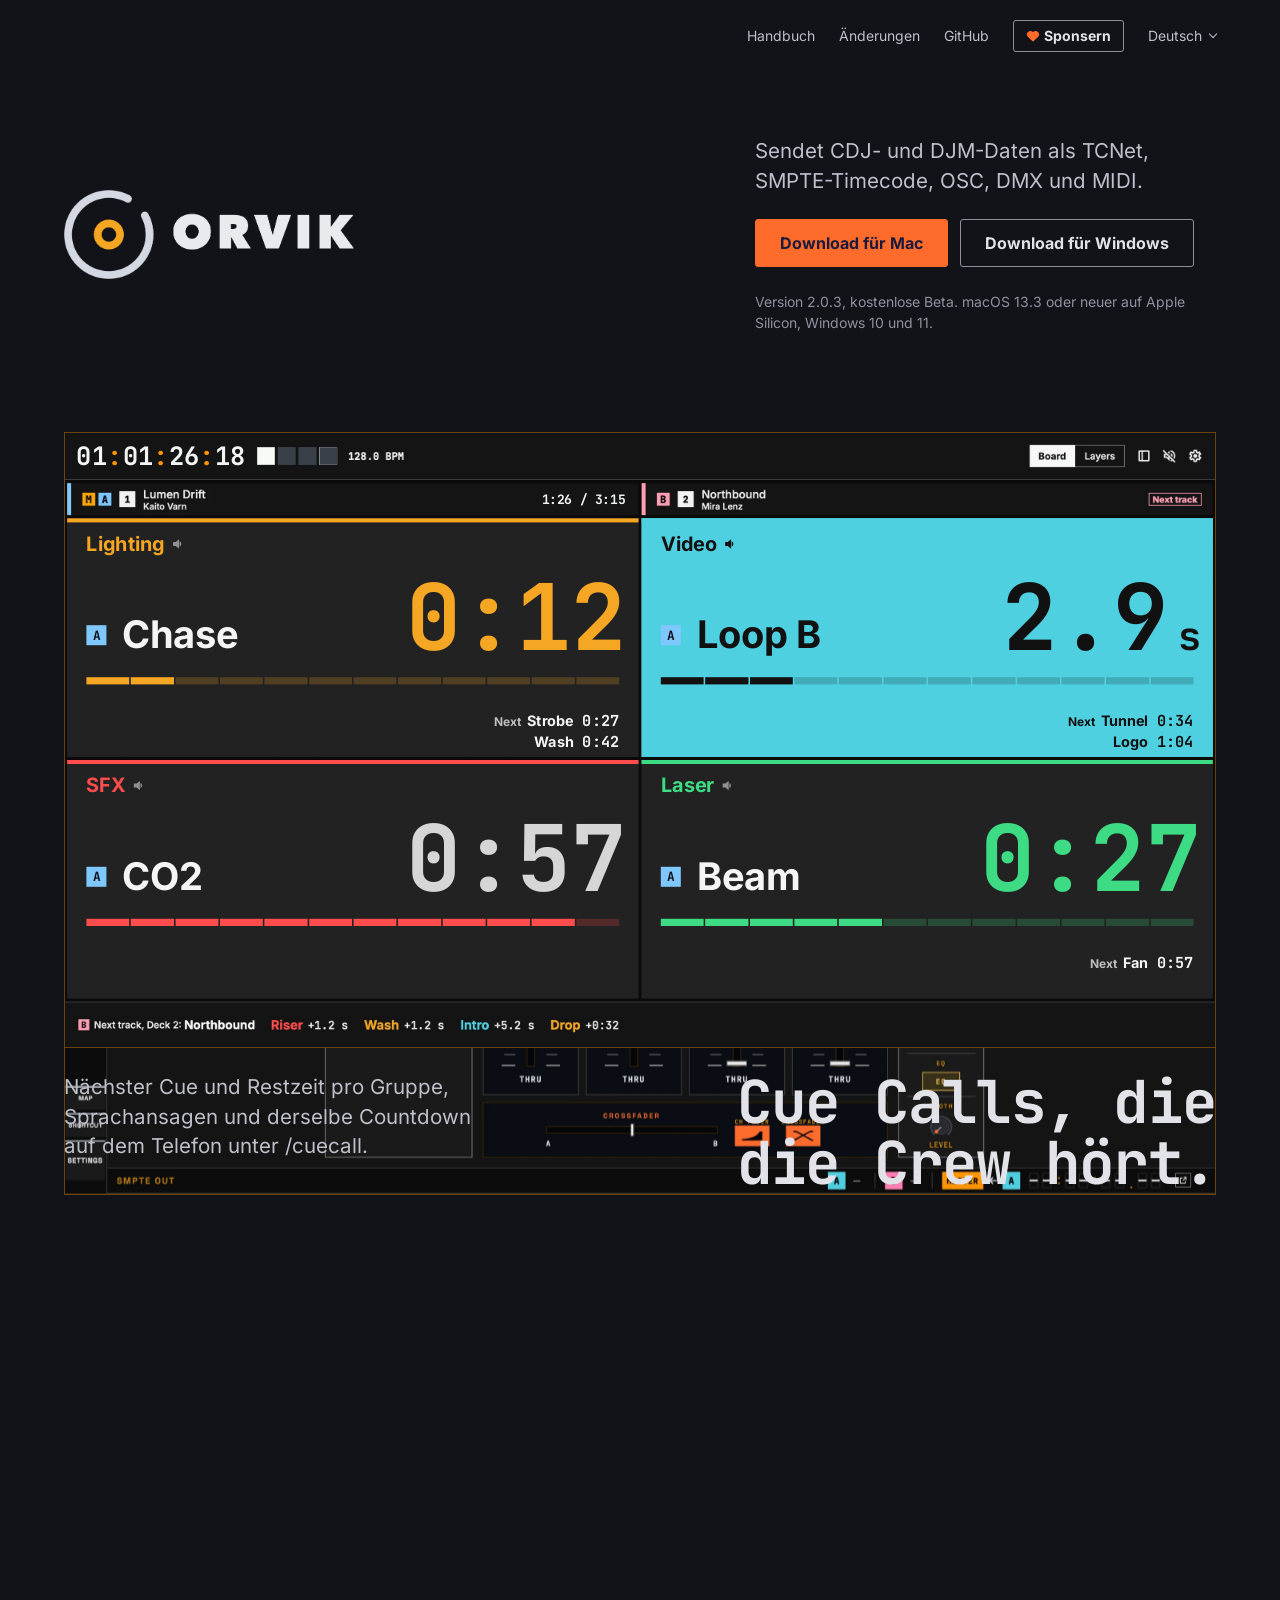
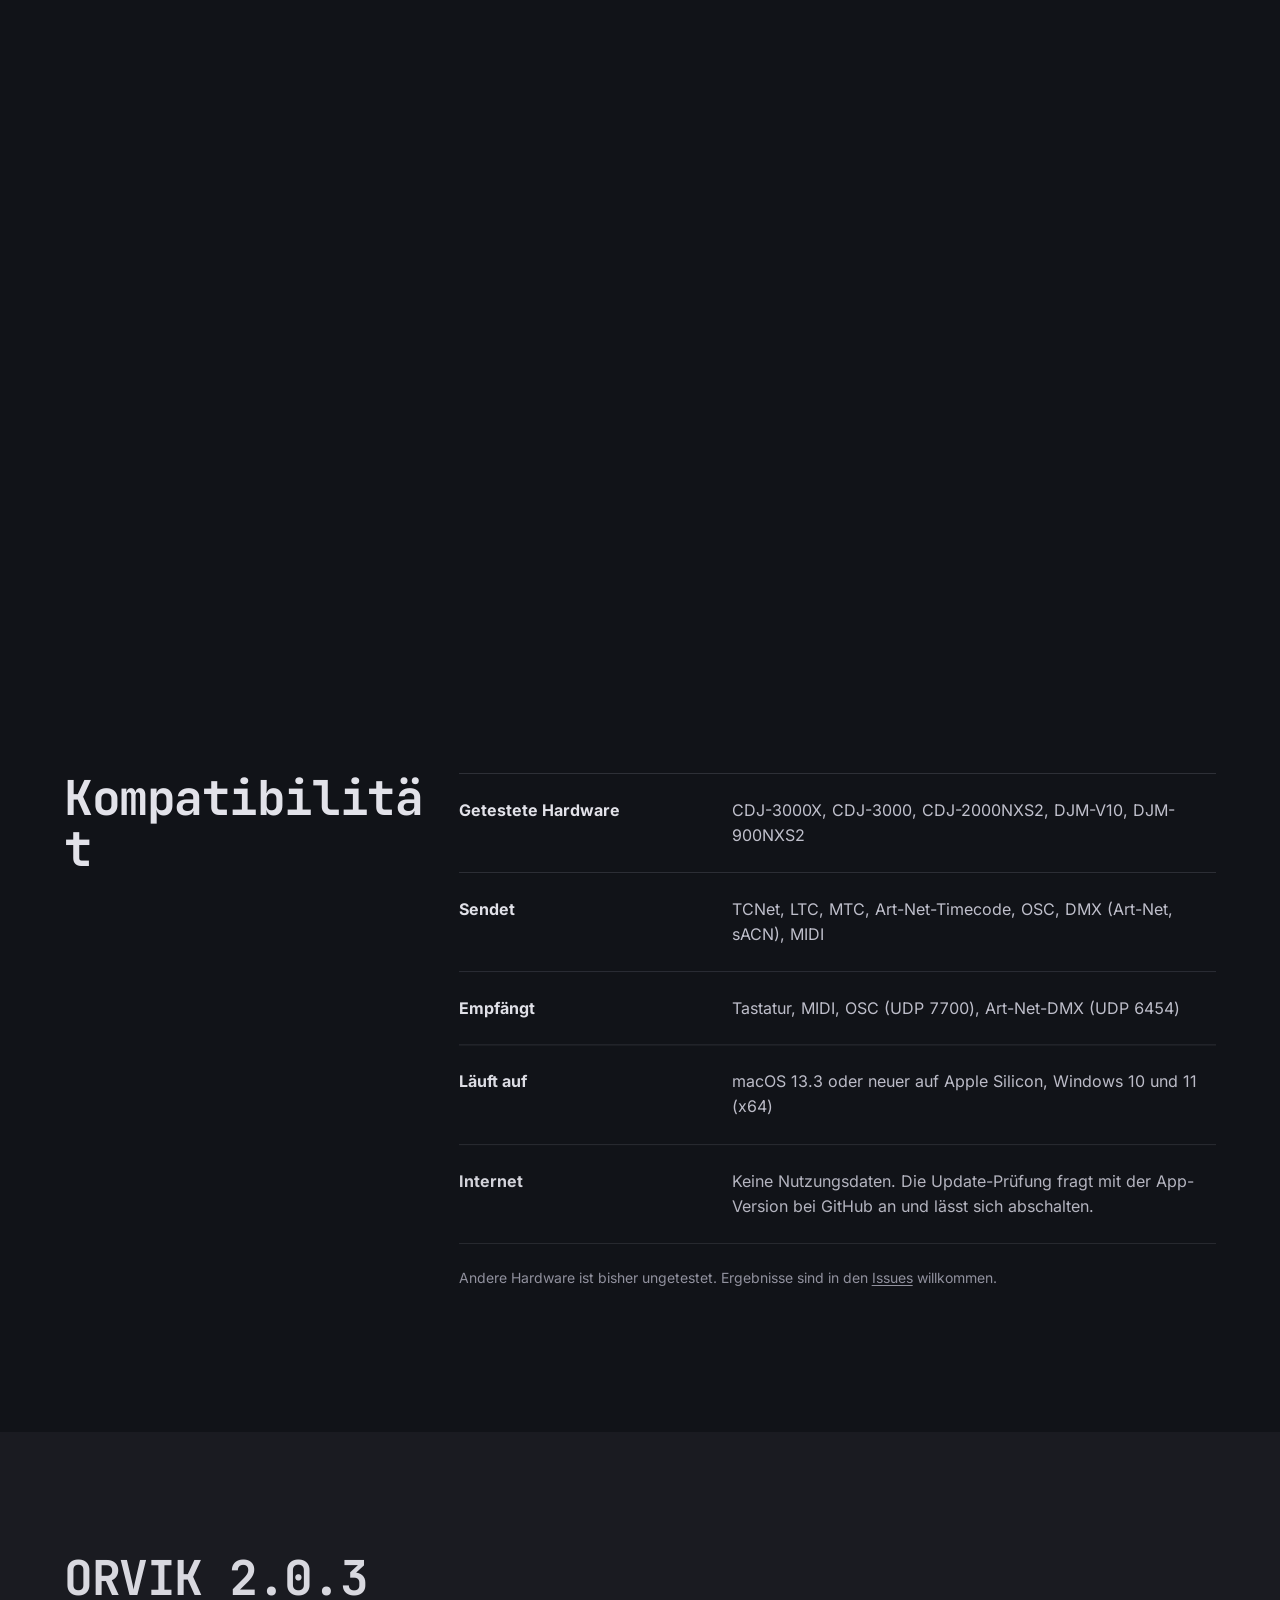
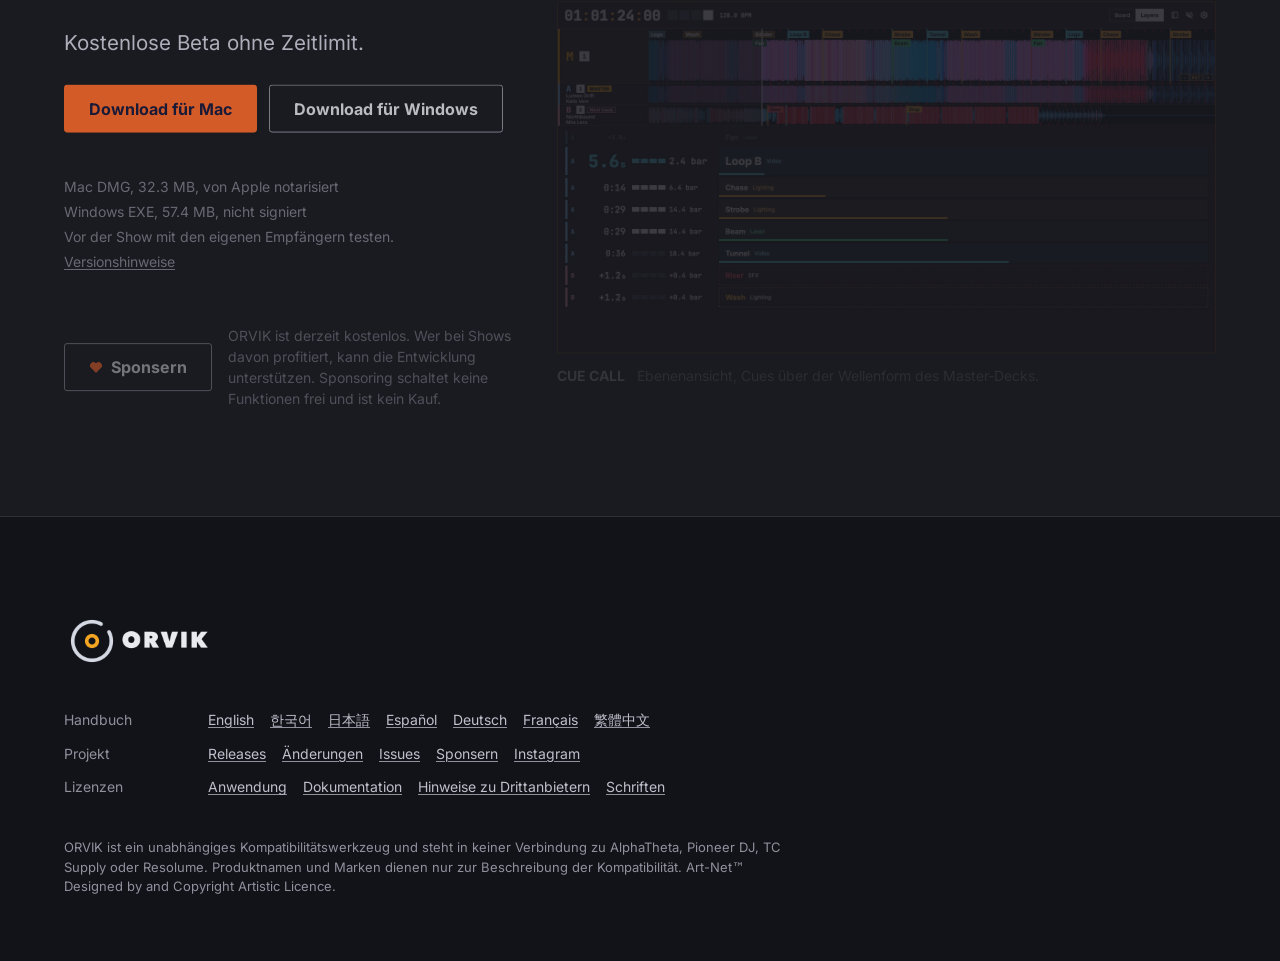
==== docs/de/index.html @ bfad23cb "feat(site): seven languages with automatic choice, sponsor button, free for now, download facts one " ====
<!doctype html>
<html lang="de">
<head>
<meta charset="utf-8">
<meta name="viewport" content="width=device-width, initial-scale=1, viewport-fit=cover">
<title>ORVIK</title>
<meta name="description" content="ORVIK liest CDJs und DJMs über PRO DJ LINK und sendet TCNet, SMPTE-Timecode, OSC, DMX und MIDI. Kostenlose Beta für macOS und Windows.">
<meta name="theme-color" content="#111318">
<meta property="og:title" content="ORVIK">
<meta property="og:description" content="Sendet CDJ- und DJM-Daten als TCNet, SMPTE-Timecode, OSC, DMX und MIDI.">
<meta property="og:image" content="https://zesminseok.github.io/ORVIK/site/img/social.png">
<meta property="og:type" content="website">
<link rel="icon" href="../site/img/icon.png">
<link rel="alternate" hreflang="en" href="../">
<link rel="alternate" hreflang="ko" href="../ko/">
<link rel="alternate" hreflang="ja" href="../ja/">
<link rel="alternate" hreflang="es" href="../es/">
<link rel="alternate" hreflang="de" href="../de/">
<link rel="alternate" hreflang="fr" href="../fr/">
<link rel="alternate" hreflang="zh-TW" href="../zh-tw/">
<link rel="alternate" hreflang="x-default" href="../">
<script src="../site/lang.js"></script>
<link rel="preload" href="../site/fonts/jetbrains-mono-700-latin.woff2" as="font" type="font/woff2" crossorigin>
<link rel="stylesheet" href="../site/site.css">
<script>document.documentElement.classList.add('js')</script>
</head>
<body>
<header class="nav">
  <div class="container nav-row">
    <nav aria-label="Website">
      <ul class="nav-links">
        <li><a href="../manual/de/">Handbuch</a></li>
        <li class="nav-wide"><a href="https://github.com/Zesminseok/ORVIK/blob/main/CHANGELOG.md">Änderungen</a></li>
        <li><a href="https://github.com/Zesminseok/ORVIK">GitHub</a></li>
        <li><a class="nav-sponsor" href="https://github.com/sponsors/zesminseok"><svg class="heart" viewBox="0 0 16 16" width="14" height="14" aria-hidden="true"><path d="M8 13.6 2.6 8.3a3.2 3.2 0 0 1 4.5-4.5L8 4.7l.9-.9a3.2 3.2 0 0 1 4.5 4.5z" fill="currentColor" stroke="currentColor" stroke-width="1.5" stroke-linejoin="round"/></svg><span>Sponsern</span></a></li>
        <li><details class="langs"><summary>Deutsch</summary><ul><li><a href="../" hreflang="en" lang="en">English</a></li><li><a href="../ko/" hreflang="ko" lang="ko">한국어</a></li><li><a href="../ja/" hreflang="ja" lang="ja">日本語</a></li><li><a href="../es/" hreflang="es" lang="es">Español</a></li><li><a href="../de/" hreflang="de" lang="de" aria-current="page">Deutsch</a></li><li><a href="../fr/" hreflang="fr" lang="fr">Français</a></li><li><a href="../zh-tw/" hreflang="zh-TW" lang="zh-TW">繁體中文</a></li></ul></details></li>
      </ul>
    </nav>
  </div>
</header>
<div class="bar" data-bar hidden>
  <div class="container bar-row">
    <a class="bar-mark" href="#"><img src="../site/img/wordmark-hero.png" alt="ORVIK" width="783" height="242"></a>
    <nav class="bar-rail" aria-label="Kapitel">
      <a href="#ch-decks" data-ch="0">Decks</a>
      <a href="#ch-smpte" data-ch="1">SMPTE-Ausgabe</a>
      <a href="#ch-output" data-ch="2">Ausgabe</a>
      <a href="#ch-setlist" data-ch="3">Set List</a>
      <a href="#ch-mixer" data-ch="4">Mixer</a>
      <a href="#ch-cuecall" data-ch="5">Cue Call</a>
    </nav>
    <div class="bar-get">
      <a class="btn btn-primary" data-asset="mac" href="https://github.com/Zesminseok/ORVIK/releases/download/v2.0.3/ORVIK-2.0.3-mac-arm64.dmg"><span class="bar-long">Download für&nbsp;</span>Mac</a>
      <a class="btn btn-secondary" data-asset="win" href="https://github.com/Zesminseok/ORVIK/releases/download/v2.0.3/ORVIK-2.0.3-win-x64.exe"><span class="bar-long">Download für&nbsp;</span>Windows</a>
    </div>
  </div>
  <div class="bar-line" aria-hidden="true"><span></span></div>
</div>

<main>
  <section class="hero">
    <div class="container banner-grid">
      <h1 class="name"><img src="../site/img/wordmark-hero.png" alt="ORVIK" width="783" height="242"></h1>
      <div class="banner-aside">
        <p class="lead">Sendet CDJ- und DJM-Daten als TCNet, SMPTE-Timecode, OSC, DMX und MIDI.</p>
        <div class="actions">
          <a class="btn btn-primary" data-asset="mac" href="https://github.com/Zesminseok/ORVIK/releases/download/v2.0.3/ORVIK-2.0.3-mac-arm64.dmg">Download für Mac</a>
          <a class="btn btn-secondary" data-asset="win" href="https://github.com/Zesminseok/ORVIK/releases/download/v2.0.3/ORVIK-2.0.3-win-x64.exe">Download für Windows</a>
        </div>
        <p class="meta">Version <span data-version>2.0.3</span>, kostenlose Beta. macOS 13.3 oder neuer auf Apple Silicon, Windows 10 und 11.</p>
      </div>
    </div>
  </section>

  <section class="story" data-story aria-label="ORVIK im Einsatz">
    <div class="container story-inner">
      <article class="chapter" id="ch-decks" data-layout="top" aria-labelledby="ch-decks-title">
        <div class="ch-copy">
          <h2 id="ch-decks-title" class="ch-title">Jedes Deck im Netzwerk.</h2>
          <p class="lead ch-text">Position, BPM, Wellenformen und Cues jedes Players, so wie die Player sie senden.</p>
        </div>
        <figure class="plate ch-plate" data-kind="product" data-live="decks">
          <div class="live-host"><div class="live-zoom"><img src="../site/img/decks.webp" alt="ORVIK-Seite DECKS mit vier Playern: Wellenformen, Timecode, BPM und SMPTE-Layer-Tasten" width="2880" height="1540" fetchpriority="high"></div></div>
          <figcaption><b>Decks</b></figcaption>
        </figure>
      </article>
      <article class="chapter" id="ch-smpte" data-layout="bottom-flip" aria-labelledby="ch-smpte-title">
        <div class="ch-copy">
          <h2 id="ch-smpte-title" class="ch-title">Ausgabe als Timecode.</h2>
          <p class="lead ch-text">LTC, MTC und <span class="nw">Art-Net</span>-Timecode für die Layer A, B und MASTER.</p>
        </div>
        <figure class="plate ch-plate" data-kind="product" data-live="smpte">
          <div class="live-host"><div class="live-zoom"><img src="../site/img/smpte.webp" alt="Seite SMPTE OUT: LTC-, MTC- und Art-Net-Timecode-Einstellungen für die Layer A, B und MASTER" width="2880" height="1540" loading="lazy"></div></div>
          <figcaption><b>SMPTE-Ausgabe</b></figcaption>
        </figure>
      </article>
      <article class="chapter" id="ch-output" data-layout="top-flip" aria-labelledby="ch-output-title">
        <div class="ch-copy">
          <h2 id="ch-output-title" class="ch-title">An jeden Empfänger.</h2>
          <p class="lead ch-text">Ein Node-Editor, der Deck- und Mixer-Werte in OSC, DMX über <span class="nw">Art-Net</span> oder sACN und MIDI umsetzt.</p>
        </div>
        <figure class="plate ch-plate" data-kind="product">
          <div class="live-host"><div class="live-zoom"><img src="../site/img/output.webp" alt="Seite OUTPUT: ein Node-Editor, der Deck-Werte mit OSC-, DMX- und MIDI-Zielen verbindet" width="2880" height="1540" loading="lazy"></div></div>
          <figcaption><b>Ausgabe</b></figcaption>
        </figure>
      </article>
      <article class="chapter" id="ch-setlist" data-layout="bottom" aria-labelledby="ch-setlist-title">
        <div class="ch-copy">
          <h2 id="ch-setlist-title" class="ch-title">Ein Cue für jeden Moment.</h2>
          <p class="lead ch-text">Ein Timecode-Offset pro Track und Cues, die OSC, DMX und MIDI auf den Beat senden.</p>
        </div>
        <figure class="plate ch-plate" data-kind="product">
          <div class="live-host"><div class="live-zoom"><img src="../site/img/setlist.webp" alt="Seite SET LIST: vier Tracks mit Timecode-Offsets und der Cue-Editor über einer Wellenform" width="2880" height="1540" loading="lazy"></div></div>
          <figcaption><b>Set List</b></figcaption>
        </figure>
      </article>
      <article class="chapter" id="ch-mixer" data-layout="top" aria-labelledby="ch-mixer-title">
        <div class="ch-copy">
          <h2 id="ch-mixer-title" class="ch-title">Der Mixer in Echtzeit.</h2>
          <p class="lead ch-text">Fader, EQ, FX und Pegelanzeigen, wie der DJM sie meldet, hier ein DJM-900NXS2.</p>
        </div>
        <figure class="plate ch-plate" data-kind="product">
          <div class="live-host"><div class="live-zoom"><img src="../site/img/mixer.webp" alt="Seite MIXER: Kanalfader, EQ, FX und Pegelanzeigen eines DJM-900NXS2" width="2880" height="1540" loading="lazy"></div></div>
          <figcaption><b>Mixer</b></figcaption>
        </figure>
      </article>
      <article class="chapter" id="ch-cuecall" data-layout="bottom-flip" aria-labelledby="ch-cuecall-title">
        <div class="ch-copy">
          <h2 id="ch-cuecall-title" class="ch-title">Cue Calls, die die Crew hört.</h2>
          <p class="lead ch-text">Nächster Cue und Restzeit pro Gruppe, Sprachansagen und derselbe Countdown auf dem Telefon unter /cuecall.</p>
        </div>
        <figure class="plate ch-plate" data-kind="product" data-live="board">
          <div class="live-host"><div class="live-zoom"><img src="../site/img/cuecall-board.webp" alt="CUE CALL-Board: Countdowns für die Gruppen Lighting, Video, SFX und Laser" width="2880" height="1540" loading="lazy"></div></div>
          <figcaption><b>Cue Call</b></figcaption>
        </figure>
      </article>
    </div>
  </section>

  <section class="specs" id="specs" aria-labelledby="specs-head">
    <div class="container specs-grid">
      <h2 id="specs-head">Kompatibilität</h2>
      <div class="specs-body">
        <dl class="rows">
          <div class="row"><dt>Getestete Hardware</dt><dd>CDJ-3000X, CDJ-3000, CDJ-2000NXS2, DJM-V10, DJM-900NXS2</dd></div>
          <div class="row"><dt>Sendet</dt><dd>TCNet, LTC, MTC, Art-Net-Timecode, OSC, DMX (Art-Net, sACN), MIDI</dd></div>
          <div class="row"><dt>Empfängt</dt><dd>Tastatur, MIDI, OSC (UDP <span class="num">7700</span>), Art-Net-DMX (UDP <span class="num">6454</span>)</dd></div>
          <div class="row"><dt>Läuft auf</dt><dd>macOS 13.3 oder neuer auf Apple Silicon, Windows 10 und 11 (x64)</dd></div>
          <div class="row"><dt>Internet</dt><dd>Keine Nutzungsdaten. Die Update-Prüfung fragt mit der App-Version bei GitHub an und lässt sich abschalten.</dd></div>
        </dl>
        <p class="note">Andere Hardware ist bisher ungetestet. Ergebnisse sind in den <a href="https://github.com/Zesminseok/ORVIK/issues">Issues</a> willkommen.</p>
      </div>
    </div>
  </section>

  <section class="get" id="download" aria-labelledby="get-head">
    <div class="container split split-get">
      <div class="split-text">
        <h2 id="get-head">ORVIK <span data-version>2.0.3</span></h2>
        <p class="lead">Kostenlose Beta ohne Zeitlimit.</p>
        <div class="actions">
          <a class="btn btn-primary" data-asset="mac" href="https://github.com/Zesminseok/ORVIK/releases/download/v2.0.3/ORVIK-2.0.3-mac-arm64.dmg">Download für Mac</a>
          <a class="btn btn-secondary" data-asset="win" href="https://github.com/Zesminseok/ORVIK/releases/download/v2.0.3/ORVIK-2.0.3-win-x64.exe">Download für Windows</a>
        </div>
        <ul class="meta meta-lines"><li>Mac DMG, <span data-size="mac">32.3 MB</span>, von Apple notarisiert</li><li>Windows EXE, <span data-size="win">57.4 MB</span>, nicht signiert</li><li>Vor der Show mit den eigenen Empfängern testen.</li><li><a data-notes href="https://github.com/Zesminseok/ORVIK/releases/tag/v2.0.3">Versionshinweise</a></li></ul>
        <div class="support"><a class="btn btn-secondary" href="https://github.com/sponsors/zesminseok"><svg class="heart" viewBox="0 0 16 16" width="14" height="14" aria-hidden="true"><path d="M8 13.6 2.6 8.3a3.2 3.2 0 0 1 4.5-4.5L8 4.7l.9-.9a3.2 3.2 0 0 1 4.5 4.5z" fill="currentColor" stroke="currentColor" stroke-width="1.5" stroke-linejoin="round"/></svg>Sponsern</a><p class="meta">ORVIK ist derzeit kostenlos. Wer bei Shows davon profitiert, kann die Entwicklung unterstützen. Sponsoring schaltet keine Funktionen frei und ist kein Kauf.</p></div>
      </div>
      <figure class="plate split-visual" data-kind="product">
        <img src="../site/img/cuecall-layers.webp" alt="CUE CALL-Ebenenansicht: Wellenform des Master-Decks mit den Cues jeder Gruppe auf einer Zeitleiste" width="2880" height="1540" loading="lazy">
        <figcaption><b>CUE CALL</b> Ebenenansicht, Cues über der Wellenform des Master-Decks.</figcaption>
      </figure>
    </div>
  </section>
</main>

<footer class="mast">
  <div class="container">
    <img class="mast-mark" src="../site/img/wordmark.png" alt="ORVIK" width="168" height="56" loading="lazy">
    <dl class="foot-rows">
      <div><dt>Handbuch</dt><dd>
        <a href="../manual/">English</a>
        <a href="../manual/ko/" lang="ko">한국어</a>
        <a href="../manual/ja/" lang="ja">日本語</a>
        <a href="../manual/es/" lang="es">Español</a>
        <a href="../manual/de/" lang="de">Deutsch</a>
        <a href="../manual/fr/" lang="fr">Français</a>
        <a href="../manual/zh-tw/" lang="zh-TW">繁體中文</a>
      </dd></div>
      <div><dt>Projekt</dt><dd>
        <a href="https://github.com/Zesminseok/ORVIK/releases">Releases</a>
        <a href="https://github.com/Zesminseok/ORVIK/blob/main/CHANGELOG.md">Änderungen</a>
        <a href="https://github.com/Zesminseok/ORVIK/issues">Issues</a>
        <a href="https://github.com/sponsors/zesminseok">Sponsern</a>
        <a href="https://instagram.com/zes_minseok">Instagram</a>
      </dd></div>
      <div><dt>Lizenzen</dt><dd>
        <a href="https://github.com/Zesminseok/ORVIK/blob/main/BINARY_LICENSE.md">Anwendung</a>
        <a href="https://github.com/Zesminseok/ORVIK/blob/main/LICENSE">Dokumentation</a>
        <a href="https://github.com/Zesminseok/ORVIK/blob/main/THIRD_PARTY_NOTICES.md">Hinweise zu Drittanbietern</a>
        <a href="../site/fonts/LICENSE.txt">Schriften</a>
      </dd></div>
    </dl>
    <p class="legal">ORVIK ist ein unabhängiges Kompatibilitätswerkzeug und steht in keiner Verbindung zu AlphaTheta, Pioneer DJ, TC Supply oder Resolume. Produktnamen und Marken dienen nur zur Beschreibung der Kompatibilität. Art-Net™ Designed by and Copyright Artistic Licence.</p>
  </div>
</footer>
<script src="../site/vendor/gsap-3.12.5/gsap.min.js" defer></script>
<script src="../site/vendor/gsap-3.12.5/ScrollTrigger.min.js" defer></script>
<script src="../site/live.js" defer></script>
<script src="../site/site.js" defer></script>
</body>
</html>
---- docs/site/site.css ----
/* Hallmark · shape: rack showcase · genre: modern-minimal · theme: custom (the app's DESIGN.md, The Broadcast Rack) · job: try · idea: "the product name, one plain line and the real four-deck screen" · vibe: "broadcast rack, dark booth, timecode first"
 * paper: oklch(18.7% 0.011 268) · accent: oklch(70.4% 0.195 41) · display: JetBrains Mono 700 · body: Inter · hero: Banner, the wordmark large beside one line and the two downloads, the decks screen as the next section · nav: four text links at the right edge, no wordmark (the hero carries it), no button; while the story runs a bar holds the name, the six chapters and the two downloads · footer: mast, the wordmark over three link rows · imagery: screenshots 7 (the app's own --snapshot at 2x) · signature: the four-deck screen at full width under the name
 * axes: dark/mono/chromatic-orange · posture: restrained · surface: flat, 1px edges, square plates · contrast: pass · fold: pass · v2.0.0 */
/* Hallmark · pre-emit critique: P3 H5 E4 S5 R5 V5 · weakest: P, the page makes no claim of its own; the screens carry it, as asked (statement cut by the owner) */
/* Hallmark · dismissed 58 · the last window holds the download band and the footer, whose link rows and non-affiliation line are required */
/* Hallmark · dismissed 24a · the .lv- rules redraw the app's own UI over its screenshots at the app's own 2x pixel sizes; they are the picture, not the page's spacing */
/* Hallmark · dismissed 24b · same: .lv- offsets are the app's measured pixels */
/* Hallmark · dismissed 67 · .lv-lab is the app's own tracked label inside the screenshot; the KO caption 'SMPTE 출력' keeps SMPTE, an acronym */
/* Hallmark · dismissed 37 · DSEG7 and Space Grotesk are the app's faces, used only inside the redrawn screens */
/* Hallmark · dismissed 1 · Korean headings: the display mono has no Hangul, so they take the body stack (Inter, then the system Korean face) */
@import url("./tokens.css");
@import url("./base.css");

@font-face { font-family: "Inter"; src: url("./fonts/inter-var-latin.woff2") format("woff2"); font-weight: 100 900; font-style: normal; font-display: swap; }
@font-face { font-family: "JetBrains Mono"; src: url("./fonts/jetbrains-mono-700-latin.woff2") format("woff2"); font-weight: 700; font-style: normal; font-display: swap; }

:root { color-scheme: dark; }
:lang(ko) { word-break: keep-all; }
:lang(ja) { word-break: auto-phrase; } /* break between phrases, not inside a katakana word, where the browser can */
/* Korean headings: the display mono has no Hangul, so its wide space and full stop sat between Korean words drawn in the
   fallback (user 2026-11-08 "타이포그래피 정리"); Korean takes the body face, heavy and slightly tight, in one family */
:is(:lang(ko), :lang(ja), :lang(zh)) :is(h1, h2, h3) { font-family: var(--font-body); font-weight: 800; letter-spacing: -0.03em; }
body { font-feature-settings: "cv11" 1; padding-block: env(safe-area-inset-top, 0px) env(safe-area-inset-bottom, 0px); }
.container { padding-left: max(var(--gutter), env(safe-area-inset-left, 0px)); padding-right: max(var(--gutter), env(safe-area-inset-right, 0px)); }
h1, h2 { font-weight: 700; letter-spacing: var(--tracking-display); color: var(--color-ink); }
h2 { font-size: var(--text-section); line-height: 1.06; max-width: 22ch; }
.lead { font-size: var(--text-lead); line-height: 1.45; color: var(--color-ink-2); max-width: 40ch; }
.meta, .note, figcaption { font-size: var(--text-sm); line-height: 1.5; color: var(--color-muted); }
figcaption b, .meta b { color: var(--color-ink-2); font-weight: 700; margin-right: var(--space-xs); }
a { text-decoration-color: var(--color-muted); transition: color var(--dur-micro) var(--ease-out), text-decoration-color var(--dur-micro) var(--ease-out); }
a:hover { color: var(--color-ink); text-decoration-color: var(--color-accent); }

/* nav */
.nav-row { display: flex; align-items: center; justify-content: flex-end; gap: var(--space-lg); min-height: 72px; }
.brand { display: inline-flex; flex-shrink: 0; }
.brand img { height: 32px; width: auto; }
.nav-links { display: flex; flex-wrap: wrap; gap: var(--space-xs) var(--space-lg); list-style: none; margin: 0; padding: 0; font-size: var(--text-sm); }
.nav-links a { color: var(--color-ink-2); text-decoration: none; white-space: nowrap; display: inline-block; padding-block: var(--space-xs); }
.nav-links a:hover { color: var(--color-ink); }
/* sponsor: a button in the nav and a button with one line under the downloads (2026-11-10) */
.heart { flex: none; color: var(--color-accent); }
.nav-links { align-items: center; }
.nav-links a.nav-sponsor { display: inline-flex; align-items: center; gap: var(--space-2xs); min-height: 32px; padding: 0 var(--space-sm); border: 1px solid var(--color-muted); border-radius: var(--radius-control); color: var(--color-ink); font-weight: 700; transition: background-color var(--dur-micro) var(--ease-out), border-color var(--dur-micro) var(--ease-out); }
.nav-links a.nav-sponsor:hover { background: var(--color-paper-2); border-color: var(--color-accent); }
.support { display: flex; align-items: center; gap: var(--space-md); margin-top: var(--space-lg); }
.support .btn { flex: none; gap: var(--space-xs); }
.support .btn:hover { border-color: var(--color-accent); }
.support .meta { margin: 0; }
/* language menu in the nav: the same list as the manual's */
.langs { position: relative; }
.langs summary { list-style: none; cursor: pointer; display: inline-flex; align-items: center; gap: var(--space-xs); padding-block: var(--space-xs); color: var(--color-ink-2); white-space: nowrap; }
.langs summary::-webkit-details-marker { display: none; }
.langs summary::after { content: ""; width: 6px; height: 6px; border-right: 1.5px solid currentColor; border-bottom: 1.5px solid currentColor; transform: translateY(-2px) rotate(45deg); }
.langs summary:hover, .langs[open] summary { color: var(--color-ink); }
.langs summary:focus-visible { outline: 2px solid var(--color-focus); outline-offset: 2px; }
.langs ul { position: absolute; z-index: 5; right: 0; top: 100%; margin: 0; padding: var(--space-2xs) 0; list-style: none; min-width: 10rem; background: var(--color-paper-2); border: 1px solid var(--color-rule); }
.nav-links .langs a { display: block; padding: var(--space-xs) var(--space-md); }
.nav-links .langs a:hover, .nav-links .langs a[aria-current] { color: var(--color-ink); background: var(--color-paper); }
.nav-links .langs a[aria-current] { box-shadow: inset 2px 0 0 var(--color-accent); }
/* download facts, one per line */
.meta-lines { list-style: none; margin: var(--space-md) 0 0; padding: 0; display: grid; gap: var(--space-2xs); }

/* hero: Banner */
.hero { padding-block: var(--space-3xl) var(--section-gap-s); }
.banner-grid { display: grid; grid-template-columns: repeat(12, minmax(0, 1fr)); gap: var(--space-xl) var(--gap-columns); align-items: end; }
.hero h1 { grid-column: 1 / span 7; font-size: clamp(2.125rem, 5.2vw + 0.5rem, 5.25rem); line-height: 1.02; letter-spacing: -0.02em; max-width: none; }
.hero h1.name { align-self: center; }
.hero h1.name img { height: clamp(4rem, 7vw, 6.5rem); width: auto; }
.banner-aside { grid-column: 8 / span 5; display: grid; gap: var(--space-lg); }
.actions { display: flex; flex-wrap: wrap; gap: var(--space-sm); }
.btn { display: inline-flex; align-items: center; justify-content: center; min-height: 48px; padding-inline: var(--space-lg); border: 1px solid transparent; border-radius: var(--radius-control); font-family: var(--font-body); font-size: var(--text-md); font-weight: 700; line-height: 1; text-decoration: none; white-space: nowrap; cursor: pointer; transition: background-color var(--dur-micro) var(--ease-out), border-color var(--dur-micro) var(--ease-out), color var(--dur-micro) var(--ease-out), transform var(--dur-micro) var(--ease-out); }
.btn:focus-visible { outline: 2px solid var(--color-focus); outline-offset: 2px; transition: none; }
.btn:active { transform: translateY(1px); }
.btn:disabled, .btn[aria-disabled="true"] { opacity: 0.55; cursor: not-allowed; }
.btn-primary { background: var(--color-accent); border-color: var(--color-accent); color: var(--color-accent-ink); }
.btn-primary:hover { background: var(--color-accent-2); border-color: var(--color-accent-2); color: var(--color-accent-ink); }
.btn-secondary { background: transparent; border-color: var(--color-muted); color: var(--color-ink); }
.btn-secondary:hover { background: var(--color-paper-2); border-color: var(--color-ink-2); color: var(--color-ink); }

/* screens: square rack plates */
.plate { margin: 0; display: grid; gap: var(--space-sm); }
.plate img { width: 100%; height: auto; aspect-ratio: 2880 / 1540; background: var(--color-paper-3); outline: 1px solid var(--color-plate); outline-offset: -1px; border-radius: var(--radius-card); }
.screen { padding-bottom: var(--section-gap); }


/* pages: switcher */
.pages { padding-bottom: var(--section-gap); }
.head-split { display: grid; grid-template-columns: repeat(12, minmax(0, 1fr)); gap: var(--space-md) var(--gap-columns); align-items: end; margin-bottom: var(--space-2xl); }
.head-split h2 { grid-column: 1 / span 6; }
.head-split .lead { grid-column: 8 / span 5; }
.switcher { display: grid; gap: var(--space-2xl); }
.tabs { display: none; }
.js .switcher { gap: var(--space-lg); }
.js .tabs { display: flex; flex-wrap: wrap; gap: 0; border: 1px solid var(--color-rule); width: fit-content; max-width: 100%; }
.tabs button { min-height: 44px; padding-inline: var(--space-lg); border: 0; border-right: 1px solid var(--color-rule); background: transparent; color: var(--color-ink-2); font-family: var(--font-body); font-size: var(--text-md); font-weight: 700; cursor: pointer; white-space: nowrap; transition: background-color var(--dur-micro) var(--ease-out), color var(--dur-micro) var(--ease-out); }
.tabs button:last-child { border-right: 0; }
.tabs button:hover { background: var(--color-paper-2); color: var(--color-ink); }
.tabs button[aria-selected="true"] { background: var(--color-paper-2); color: var(--color-ink); box-shadow: inset 0 -2px 0 var(--color-accent); }
.tabs button:focus-visible { outline: 2px solid var(--color-focus); outline-offset: 2px; position: relative; z-index: var(--z-raised); transition: none; }
.tabs button:active { transform: translateY(1px); }
.tabs button:disabled { opacity: 0.55; cursor: not-allowed; }

/* cue call and download: splits */
.cuecall { padding-bottom: var(--section-gap-l); }
.split { display: grid; grid-template-columns: repeat(12, minmax(0, 1fr)); gap: var(--space-2xl) var(--gap-columns); align-items: center; }
.split-text { grid-column: 1 / span 4; display: grid; gap: var(--space-lg); align-content: center; }
.split-visual { grid-column: 5 / span 8; }
.facts { list-style: none; margin: 0; padding: 0; display: grid; }
.facts li { padding-block: var(--space-md); border-top: 1px solid var(--color-rule); color: var(--color-ink-2); max-width: 40ch; }
.facts li:last-child { border-bottom: 1px solid var(--color-rule); }

/* specs: rows */
.specs { padding-bottom: var(--section-gap); }
.specs-grid { display: grid; grid-template-columns: repeat(12, minmax(0, 1fr)); gap: var(--space-xl) var(--gap-columns); }
.specs-grid h2 { grid-column: 1 / span 4; font-size: var(--text-section); }
.specs-body { grid-column: 5 / span 8; display: grid; gap: var(--space-lg); }
.rows { margin: 0; display: grid; }
.row { display: grid; grid-template-columns: minmax(0, 4fr) minmax(0, 8fr); gap: var(--space-xs) var(--gap-columns); padding-block: var(--space-lg); border-top: 1px solid var(--color-rule); }
.row:last-child { border-bottom: 1px solid var(--color-rule); }
.row dt { font-weight: 700; color: var(--color-ink); }
.row dd { margin: 0; color: var(--color-ink-2); }

/* download band */
.get { background: var(--color-paper-2); padding-block: var(--section-gap-s); }
.split-get .split-text { grid-column: 1 / span 5; }
.split-get .split-visual { grid-column: 6 / span 7; }
.get .meta { max-width: 52ch; }

/* footer: mast */
.mast { padding-block: var(--space-3xl) var(--space-2xl); border-top: 1px solid var(--color-rule); }
.mast .container { display: grid; gap: var(--space-xl); }
.mast-mark { height: 56px; width: auto; }
.foot-rows { margin: 0; display: grid; gap: var(--space-sm); font-size: var(--text-sm); }
.foot-rows > div { display: grid; grid-template-columns: 8rem minmax(0, 1fr); gap: var(--space-md); }
.foot-rows dt { color: var(--color-muted); }
.foot-rows dd { margin: 0; display: flex; flex-wrap: wrap; gap: var(--space-2xs) var(--space-md); }
.foot-rows a { color: var(--color-ink-2); }
.legal { font-size: var(--text-xs); line-height: 1.5; color: var(--color-muted); max-width: 90ch; }

@media (max-width: 60rem) {
  .hero { padding-block: var(--space-2xl) var(--section-gap-s); }
  .hero h1, .banner-aside, .head-split h2, .head-split .lead, .split-text, .split-visual, .split-get .split-text, .split-get .split-visual, .specs-grid h2, .specs-body { grid-column: 1 / -1; }
  .split-visual { order: 2; }
}
@media (max-width: 40rem) {
  .nav-links { gap: var(--space-2xs) var(--space-sm); flex-wrap: nowrap; }
  .nav-links .nav-wide { display: none; }
  .nav-links a.nav-sponsor { padding-inline: var(--space-xs); }
  .actions .btn { flex: 1 1 100%; }
  .support { flex-wrap: wrap; }
  .support .btn { flex: 1 1 100%; }
  .row { grid-template-columns: minmax(0, 1fr); }
  .foot-rows > div { grid-template-columns: minmax(0, 1fr); gap: var(--space-2xs); }
  .js .tabs { width: 100%; }
  .tabs button { flex: 1 1 50%; padding-inline: var(--space-sm); border-bottom: 1px solid var(--color-rule); }
}
/* the longest labels (German) need a second row on the narrowest phones */
@media (max-width: 22rem) { .nav-links { flex-wrap: wrap; justify-content: flex-end; } }

/* live screens: the app's own colours and faces for the parts that move over each 2x screenshot (site/live.js) */
@font-face { font-family: "DSEG7 Classic"; src: url("./fonts/DSEG7Classic-Regular.woff2") format("woff2"); font-display: swap; }
@font-face { font-family: "Space Grotesk"; src: url("./fonts/SpaceGrotesk-Variable.woff2") format("woff2"); font-weight: 300 700; font-display: swap; }
:root {
  --app-card: #0a0d13; --app-wave: #090b0f; --app-head: #ff0000; --app-ink: #fdffff; --app-clock: #d39a3c; --app-bar: #0c0c0c;
  --app-seg: #f4f4f6; --app-ghost: #262626; --app-hour: #ff6b2c; --app-sep: #c8902a; --app-panel: #1a1a1a; --app-rule: #333333;
  --app-chip: #121212; --app-chip-line: #8a8d94; --app-chip-ink: #f3f5f5; --app-chip-on-ink: #0e0e17; --app-dim: #3a3d44;
  --app-go: #6ef08a; --app-set: #f6a516; --app-mute: #5c5f66; --app-hdr: #141414; --app-beat: #3a4047; --app-beat-on: #f8faf7;
  --app-tile: #222222; --app-tile-ink: #f5f5f5; --app-tile-hot: #111111; --app-next: #bdbdbd; --app-far: #d6d6d6; --app-icon: #909090;
  --app-chip-a: #7fc8fd; --app-flash: #ffffff; --app-master: #ff9601; --app-shade: rgba(0, 0, 0, 0.18);
  --font-seg: "DSEG7 Classic", monospace; --font-label: "Space Grotesk", var(--font-body);
}
.live-host { position: relative; overflow: hidden; container-type: inline-size; }
.live-host > .live-zoom { position: relative; transform-origin: 0 0; will-change: transform; }
.live-zoom > img { display: block; }
.plate .live-host { outline: 1px solid var(--color-plate); outline-offset: -1px; }
.lv-layer { position: absolute; left: 0; top: 0; width: 2880px; height: 1540px; transform-origin: 0 0; pointer-events: none; }
.lv-layer > * { position: absolute; }
.lv-wf { width: 1300px; height: 204px; overflow: hidden; background: var(--app-wave); }
.lv-win { position: absolute; top: 0; height: 204px; overflow: hidden; }
.lv-strip { position: absolute; left: 0; top: 0; width: 8400px; height: 204px; background-repeat: no-repeat; will-change: transform; }
.lv-head { position: absolute; left: 325px; top: 0; width: 2px; height: 204px; background: var(--app-head); }
.lv-erase { background: var(--app-card); }
.lv-tc { color: var(--app-ink); font: 700 59.4px/1.32 var(--font-display); letter-spacing: -3.15px; white-space: nowrap; }
.lv-sub { color: var(--app-clock); font: 700 32.4px/1.32 var(--font-display); letter-spacing: -3px; white-space: nowrap; }
/* the plate rule sizes every <img> in a plate to the frame; the overlaid deck cards keep their own 2x size */
.plate .lv-layer .lv-card { width: 1356px; height: 579px; aspect-ratio: auto; outline: none; background: none; border-radius: 0; }
.lv-barfix { left: 2330px; top: 1474px; width: 349px; height: 61px; background: var(--app-bar); }
.lv-bseg { top: 1483px; font: 40px/1 var(--font-seg); white-space: nowrap; }
.lv-bseg .g, .lv-seg .g { color: var(--app-ghost); }
.lv-bseg .l, .lv-seg .l { position: absolute; left: 0; top: 0; color: var(--app-seg); }
.lv-bseg .l.h, .lv-seg.hour .l { color: var(--app-hour); }
.lv-bsep { width: 6px; height: 6px; background: var(--app-sep); }
.lv-dclip { left: 106px; top: 1081px; width: 2774px; height: 459px; overflow: hidden; }
.lv-drawer { position: absolute; inset: 0; background: var(--app-bar); border-top: 2px solid var(--app-dim); }
.lv-drt { position: absolute; left: 26px; top: 22px; color: var(--app-sep); font: 700 22px/1 var(--font-label); letter-spacing: 0.08em; }
.lv-pn { position: absolute; top: 65px; height: 370px; background: var(--app-panel); border-top: 3px solid var(--c); }
.lv-pn > * { position: absolute; }
.lv-pn-name { left: 16px; top: 18px; color: var(--c); font: 700 24px/1 var(--font-label); letter-spacing: 0.08em; }
.lv-ch { height: 36px; border: 2px solid var(--app-chip-line); color: var(--app-chip-ink); background: var(--app-chip); font: 700 18px/32px var(--font-display); text-align: center; }
.lv-ch.on { background: var(--c); border-color: var(--c); color: var(--app-chip-on-ink); }
.lv-ch.sel { background: var(--app-chip-ink); border-color: var(--app-chip-ink); color: var(--app-chip-on-ink); }
.lv-ch.dim { border-color: var(--app-dim); background: transparent; }
.lv-ch.go { background: var(--app-go); border-color: var(--app-go); color: var(--app-chip-on-ink); }
.lv-ch.set { background: var(--app-set); border-color: var(--app-set); color: var(--app-chip-on-ink); }
.lv-rule { left: 0; right: 0; height: 2px; background: var(--app-rule); }
.lv-lab { top: 134px; width: 200px; margin-left: -100px; text-align: center; color: var(--app-sep); font: 700 15px/1 var(--font-label); letter-spacing: 0.08em; }
.lv-seg { top: 154px; font: 94px/1 var(--font-seg); white-space: nowrap; }
.lv-sep { width: 14px; height: 14px; background: var(--app-sep); }
.lv-pm { top: 258px; width: 32px; height: 32px; border: 2px solid var(--app-chip-line); color: var(--app-chip-ink); font: 700 22px/28px var(--font-display); text-align: center; }
.lv-pmv { top: 264px; width: 40px; text-align: center; color: var(--app-mute); font: 700 20px/1 var(--font-display); }
.lv-pmv.hot { color: var(--app-hour); }
.lv-olab { left: 16px; top: 326px; color: var(--app-sep); font: 700 18px/1 var(--font-label); letter-spacing: 0.08em; }
.lv-er { background: var(--app-hdr); }
.lv-btc { left: 31px; top: 18.3px; color: var(--app-chip-ink); font: 700 63.4px/1.32 var(--font-display); letter-spacing: 0.45px; white-space: nowrap; }
.lv-btc b { color: var(--app-master); font-weight: 700; }
.lv-bt { top: 38px; width: 44px; height: 44px; background: var(--app-beat); }
.lv-bt.on { background: var(--app-beat-on); }
.lv-btime { left: 1100px; width: 303px; top: 147px; text-align: right; color: var(--app-chip-ink); font: 700 32.4px/1.32 var(--font-display); white-space: nowrap; }
.lv-t { width: 1428px; height: 596px; background: var(--app-tile); border-top: 10px solid var(--g); overflow: hidden; }
.lv-t > * { position: absolute; }
.lv-t.hot { background: var(--g); }
.lv-t-g { left: 48px; top: 29px; display: flex; align-items: center; gap: 14px; color: var(--g); font: 700 49.5px/1 var(--font-body); }
.lv-t-g i { display: inline-flex; width: 40px; height: 40px; color: var(--app-icon); }
.lv-t-g svg { width: 40px; height: 40px; }
.lv-t-a { left: 48px; top: 257px; width: 50px; height: 50px; background: var(--app-chip-a); color: var(--app-chip-on-ink); font: 700 32px/50px var(--font-display); text-align: center; }
.lv-t-n { left: 138px; top: 233px; color: var(--app-tile-ink); font: 700 95px/1 var(--font-body); letter-spacing: -0.01em; white-space: nowrap; }
.lv-t-cd { right: 30px; top: 85px; color: var(--g); font: 700 229.4px/1.32 var(--font-display); letter-spacing: 0; white-space: nowrap; }
.lv-t-cd small { font-size: 0.42em; margin-left: 0.25em; }
.lv-t-cd.far { color: var(--app-far); }
.lv-t-bar { left: 48px; right: 48px; top: 387px; height: 18px; display: grid; grid-template-columns: repeat(12, 1fr); gap: var(--space-2xs); }
.lv-t-bar span { background: color-mix(in srgb, var(--g) 22%, var(--app-tile)); }
.lv-t-bar span.on { background: var(--g); }
.lv-t-nx { right: 48px; top: 472px; text-align: right; color: var(--app-next); font: 700 30px/48px var(--font-body); white-space: nowrap; }
.lv-t-nx b { color: var(--app-tile-ink); font-size: 36px; margin: 0 22px 0 14px; }
.lv-t-nx em { color: var(--app-tile-ink); font: 700 38px/48px var(--font-display); font-style: normal; }
.lv-t-nx .ghost { visibility: hidden; }
.lv-t.hot .lv-t-g, .lv-t.hot .lv-t-g i, .lv-t.hot .lv-t-n, .lv-t.hot .lv-t-cd, .lv-t.hot .lv-t-nx, .lv-t.hot .lv-t-nx b, .lv-t.hot .lv-t-nx em { color: var(--app-tile-hot); }
.lv-t.hot .lv-t-bar span { background: var(--app-shade); }
.lv-t.hot .lv-t-bar span.on { background: var(--app-tile-hot); }
.lv-t-fl { inset: 0; background: var(--app-flash); opacity: 0; }

/* story: six chapters of the app. Still, they read top to bottom, each line beside its screen. With motion (site.js) the
   section holds one stage while the chapters pass: the screen changes, the camera moves, the line arrives word by word. */
.story { padding-bottom: var(--section-gap); }
.story-inner { display: grid; gap: var(--space-4xl); }
.chapter { display: grid; grid-template-columns: repeat(12, minmax(0, 1fr)); gap: var(--space-xl) var(--gap-columns); align-items: center; }
.ch-copy { grid-column: 1 / span 4; display: grid; gap: var(--space-md); align-content: center; }
.ch-plate { grid-column: 5 / span 8; }
.ch-title { font-size: var(--text-display-s); line-height: 1.04; max-width: 13ch; }
.ch-title .w { display: inline-block; }
.nw { white-space: nowrap; }
@media (max-width: 60rem) {
  .chapter { grid-template-columns: minmax(0, 1fr); }
  .ch-copy, .ch-plate { grid-column: 1 / -1; }
}
/* still (reduced motion, no script), wider screens: the line moves round its screen chapter by chapter as the story's
   does (user 2026-11-08: "글씨가 다 왼쪽에만 있는데 다양하게"): beside it on the left, beside it on the right, above a
   screen set to the left, below a screen set to the right. data-layout names the story's places; these follow them. */
@media (min-width: 60.01rem) {
  .story:not(.is-story) [data-layout="bottom-flip"] .ch-copy { grid-column: 9 / span 4; grid-row: 1; }
  .story:not(.is-story) [data-layout="bottom-flip"] .ch-plate { grid-column: 1 / span 8; grid-row: 1; }
  .story:not(.is-story) [data-layout="top-flip"] .ch-copy,
  .story:not(.is-story) [data-layout="bottom"] .ch-copy { grid-template-columns: minmax(0, 7fr) minmax(0, 5fr); column-gap: var(--gap-columns); align-items: end; }
  .story:not(.is-story) [data-layout="top-flip"] .ch-title,
  .story:not(.is-story) [data-layout="bottom"] .ch-title { max-width: none; }
  .story:not(.is-story) [data-layout="top-flip"] .ch-copy { grid-column: 1 / span 10; grid-row: 1; }
  .story:not(.is-story) [data-layout="top-flip"] .ch-plate { grid-column: 1 / span 10; grid-row: 2; }
  .story:not(.is-story) [data-layout="bottom"] .ch-plate { grid-column: 3 / span 10; grid-row: 1; }
  .story:not(.is-story) [data-layout="bottom"] .ch-copy { grid-column: 3 / span 10; grid-row: 2; grid-template-columns: minmax(0, 5fr) minmax(0, 7fr); align-items: start; }
  .story:not(.is-story) [data-layout="bottom"] .ch-title { grid-column: 2; grid-row: 1; justify-self: end; text-align: right; }
  .story:not(.is-story) [data-layout="bottom"] .ch-text { grid-column: 1; grid-row: 1; }
  /* a line above or below its screen sits close to it */
  .story:not(.is-story) [data-layout="top-flip"], .story:not(.is-story) [data-layout="bottom"] { row-gap: var(--space-lg); }
}
/* still: less air between the chapters and around them (user 2026-11-08: "어색한 여백은 줄이는게 나을거같은데") */
.story:not(.is-story) .story-inner { gap: var(--space-2xl); }
.story:not(.is-story) { padding-bottom: var(--space-3xl); }
html:not(.story-on) .hero { padding-bottom: var(--space-2xl); }

.story.is-story { padding-bottom: 0; }
/* with the story on, the bar takes the gap under the hero: the first screen sits right below it (site.js lifts it there) */
:root { --bar-h: 60px; }
.story-on .hero { padding-block: var(--space-2xl) 0; }
@media (max-width: 60rem) { :root { --bar-h: 52px; } .story-on .hero { padding-block: var(--space-xl) 0; } }

/* the bar: once the hero has gone, the name, the six chapters (where the story is, and a way to jump) and the two
   downloads stay at the top while the story runs; it leaves with the story */
.bar { display: none; }
.story-on .bar { display: block; position: fixed; top: 0; left: 0; right: 0; z-index: var(--z-sticky-nav); height: var(--bar-h); background: var(--color-paper); border-bottom: 1px solid var(--color-rule); transition: transform var(--dur-long) var(--ease-out), visibility 0s; }
.js .bar:not(.is-shown) { transform: translateY(-101%); visibility: hidden; transition: transform var(--dur-long) var(--ease-out), visibility 0s linear var(--dur-long); }
.bar-row { height: 100%; display: flex; align-items: center; gap: var(--space-xl); }
.bar-mark { display: inline-flex; flex-shrink: 0; }
.bar-mark img { display: block; height: 22px; width: auto; }
.bar-rail { display: flex; gap: var(--space-lg); margin-inline: auto; font-size: var(--text-sm); }
.bar-rail a { position: relative; padding-block: var(--space-xs); color: var(--color-muted); text-decoration: none; white-space: nowrap; }
.bar-rail a:hover, .bar-rail a[aria-current] { color: var(--color-ink); }
.bar-rail a::after { content: ""; position: absolute; left: 0; right: 0; bottom: 0; height: 2px; background: var(--color-accent); transform: scaleX(0); transform-origin: 0 50%; transition: transform var(--dur-short) var(--ease-out); }
.bar-rail a[aria-current]::after { transform: scaleX(1); }
.bar-mark:focus-visible, .bar-rail a:focus-visible { outline: 2px solid var(--color-focus); outline-offset: 2px; transition: none; }
.bar-get { display: flex; gap: var(--space-sm); flex-shrink: 0; }
.bar-get .btn { min-height: 36px; padding-inline: var(--space-md); font-size: var(--text-sm); }
.bar-line { position: absolute; left: 0; right: 0; bottom: -1px; height: 2px; }
.bar-line span { display: block; height: 100%; background: var(--color-accent); transform: scaleX(0); transform-origin: 0 50%; }
@media (max-width: 75rem) { .bar-long { display: none; } }
@media (max-width: 60rem) { .bar-rail { display: none; } .bar-get { margin-left: auto; } }

/* the stage: each chapter is a layer of its own under the bar, laid out three ways (the line beside the screen on the
   left or the right, or above it with the screen wide), so one screen can travel from layout to layout (site.js) */
.story.is-story .story-inner { position: relative; height: 100vh; height: 100svh; }
.story.is-story .chapter { position: absolute; top: var(--bar-h); bottom: 0; left: max(var(--gutter), env(safe-area-inset-left, 0px)); right: max(var(--gutter), env(safe-area-inset-right, 0px)); grid-template-columns: repeat(12, minmax(0, 1fr)); gap: var(--space-lg) var(--gap-columns); align-content: center; }
.story.is-story .ch-copy { opacity: 0; }
.story.is-story .ch-plate { opacity: 0; transform-origin: 0 0; will-change: opacity, transform; }
.story.is-story .ch-plate figcaption { display: none; }
.story.is-story .chapter { --stage-w: min(100%, calc((100svh - var(--bar-h) - 13rem) * 2880 / 1540)); }
.story.is-story .ch-copy { grid-column: 1 / -1; justify-self: center; width: var(--stage-w); grid-template-columns: minmax(0, 7fr) minmax(0, 5fr); grid-template-areas: "title text"; column-gap: var(--gap-columns); }
.story.is-story .ch-title { grid-area: title; max-width: none; }
.story.is-story .ch-text { grid-area: text; max-width: 34ch; }
.ch-text { text-wrap: pretty; }   /* no last word alone on a line */
.story.is-story .ch-plate { grid-column: 1 / -1; justify-self: center; width: var(--stage-w); }
.story.is-story [data-layout^="top"] .ch-copy { grid-row: 1; align-items: end; }
.story.is-story [data-layout^="top"] .ch-plate { grid-row: 2; }
.story.is-story [data-layout^="bottom"] .ch-plate { grid-row: 1; }
.story.is-story [data-layout^="bottom"] .ch-copy { grid-row: 2; align-items: start; }
.story.is-story [data-layout$="flip"] .ch-copy { grid-template-columns: minmax(0, 5fr) minmax(0, 7fr); grid-template-areas: "text title"; }
.story.is-story [data-layout$="flip"] .ch-title { text-align: right; }
/* the camera's frame: when it moves in, the screen keeps an orange edge like the app's own window (site.js sets --fa) */
.story.is-story .live-host { --fa: 0; }
.story.is-story .live-host::after { content: ""; position: absolute; inset: 0; z-index: 2; pointer-events: none; box-shadow: inset 0 0 0 2px var(--color-accent); opacity: var(--fa); }
/* phones and narrow windows: the line on top, the screen edge to edge below it and tall, so the app reads at the size of
   the phone; the camera then pans across the screen at that height (site.js) */
@media (max-width: 60rem) {
  .story.is-story .chapter { --fh: min(54svh, 150vw); grid-template-columns: minmax(0, 1fr); gap: var(--space-lg); }
  .story.is-story .chapter .ch-copy { width: auto; justify-self: stretch; grid-template-columns: minmax(0, 1fr); grid-template-areas: "title" "text"; gap: var(--space-sm); }
  .story.is-story .chapter .ch-title { text-align: left; }
  .story.is-story .chapter .ch-plate { justify-self: stretch; width: auto; margin-left: calc(-1 * max(var(--gutter), env(safe-area-inset-left, 0px))); margin-right: calc(-1 * max(var(--gutter), env(safe-area-inset-right, 0px))); }
  .story.is-story .ch-title { font-size: var(--text-2xl); }
  .story.is-story .ch-plate .live-host { height: var(--fh); outline: none; border-block: 1px solid var(--color-plate); }
  .story.is-story .ch-plate .live-zoom { height: var(--fh); width: calc(var(--fh) * 2880 / 1540); }
  .story.is-story .ch-plate .live-zoom > img { width: 100%; height: 100%; outline: none; }
}
/* wide, short windows (a 1080p screen at 125 % in a browser: 1536 x 730): the whole screen fitted under a line above it
   left wide empty sides, so the line moves into the side instead and the screen takes the height (user 2026-11-08:
   "프로그램 전체를 보여주려고 해서 여백이 생기는거같은데 오히려 좌우 여백을줘서"). The line and the screen sit as one
   centred pair; the line's side follows -flip, its height top / bottom, so the screen travels left and right between
   chapters. 19/10: from there the side line gives the larger screen. */
@media (min-width: 60.01rem) and (min-aspect-ratio: 19/10) {
  .story.is-story .story-inner { max-width: none; }   /* the stage spans the window; the line keeps its own measure */
  .story.is-story .chapter { --copy-w: clamp(14rem, 19vw, 22rem);
    --stage-w: min(calc(100% - var(--copy-w) - var(--space-xl)), calc((100svh - var(--bar-h) - var(--space-xl)) * 2880 / 1540));
    grid-template-columns: var(--copy-w) var(--stage-w); grid-template-rows: auto; justify-content: center; align-content: center; column-gap: var(--space-xl); }
  .story.is-story [data-layout$="flip"] { grid-template-columns: var(--stage-w) var(--copy-w); }
  .story.is-story .chapter .ch-copy { width: auto; justify-self: stretch; grid-row: 1; grid-column: 1; grid-template-columns: minmax(0, 1fr); grid-template-areas: "title" "text"; gap: var(--space-md); }
  .story.is-story .chapter .ch-plate { grid-row: 1; grid-column: 2; width: auto; justify-self: stretch; }   /* the column is the stage */
  .story.is-story [data-layout$="flip"] .ch-copy { grid-column: 2; }
  .story.is-story [data-layout$="flip"] .ch-plate { grid-column: 1; }
  .story.is-story [data-layout^="top"] .ch-copy { align-self: start; }
  .story.is-story [data-layout^="bottom"] .ch-copy { align-self: end; }
  .story.is-story .chapter .ch-title { font-size: clamp(1.75rem, 2.4vw, var(--text-3xl)); line-height: 1.08; text-align: left; }   /* about 13 mono characters a line in the side column */
  .story-on .bar .container { max-width: none; }   /* the bar's edges line up with the stage's */
}

@media (prefers-reduced-motion: no-preference) {
  /* the hero arrives once: the mark wipes on from the ring, then the line and the downloads */
  .hero h1.name img { animation: wm-in 900ms var(--ease-out) both; }
  .banner-aside > * { animation: aside-in 520ms var(--ease-out) both; }
  .banner-aside > :nth-child(1) { animation-delay: 360ms; }
  .banner-aside > :nth-child(2) { animation-delay: 440ms; }
  .banner-aside > :nth-child(3) { animation-delay: 520ms; }
  @keyframes wm-in { from { clip-path: inset(0 100% 0 0); } to { clip-path: inset(0 0 0 0); } }
  @keyframes aside-in { from { opacity: 0; filter: blur(6px); } to { opacity: 1; filter: blur(0); } }
}
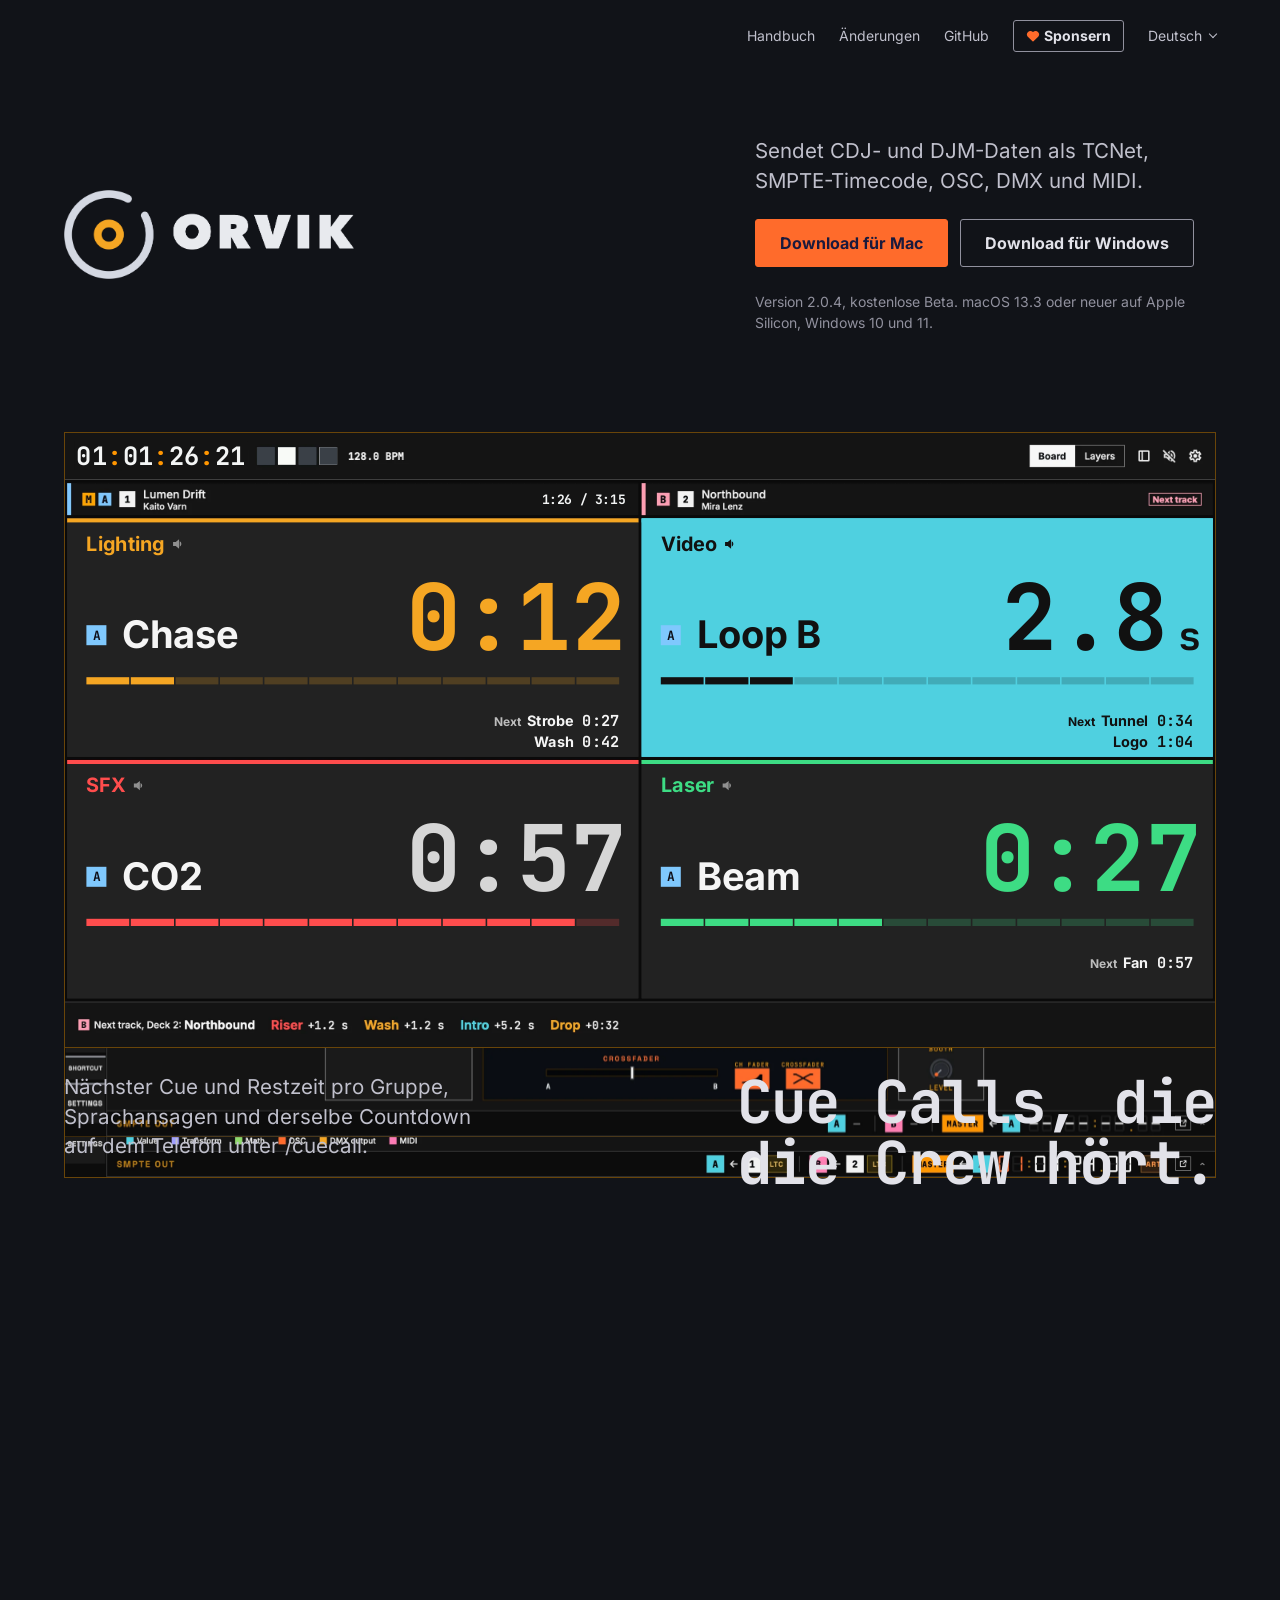
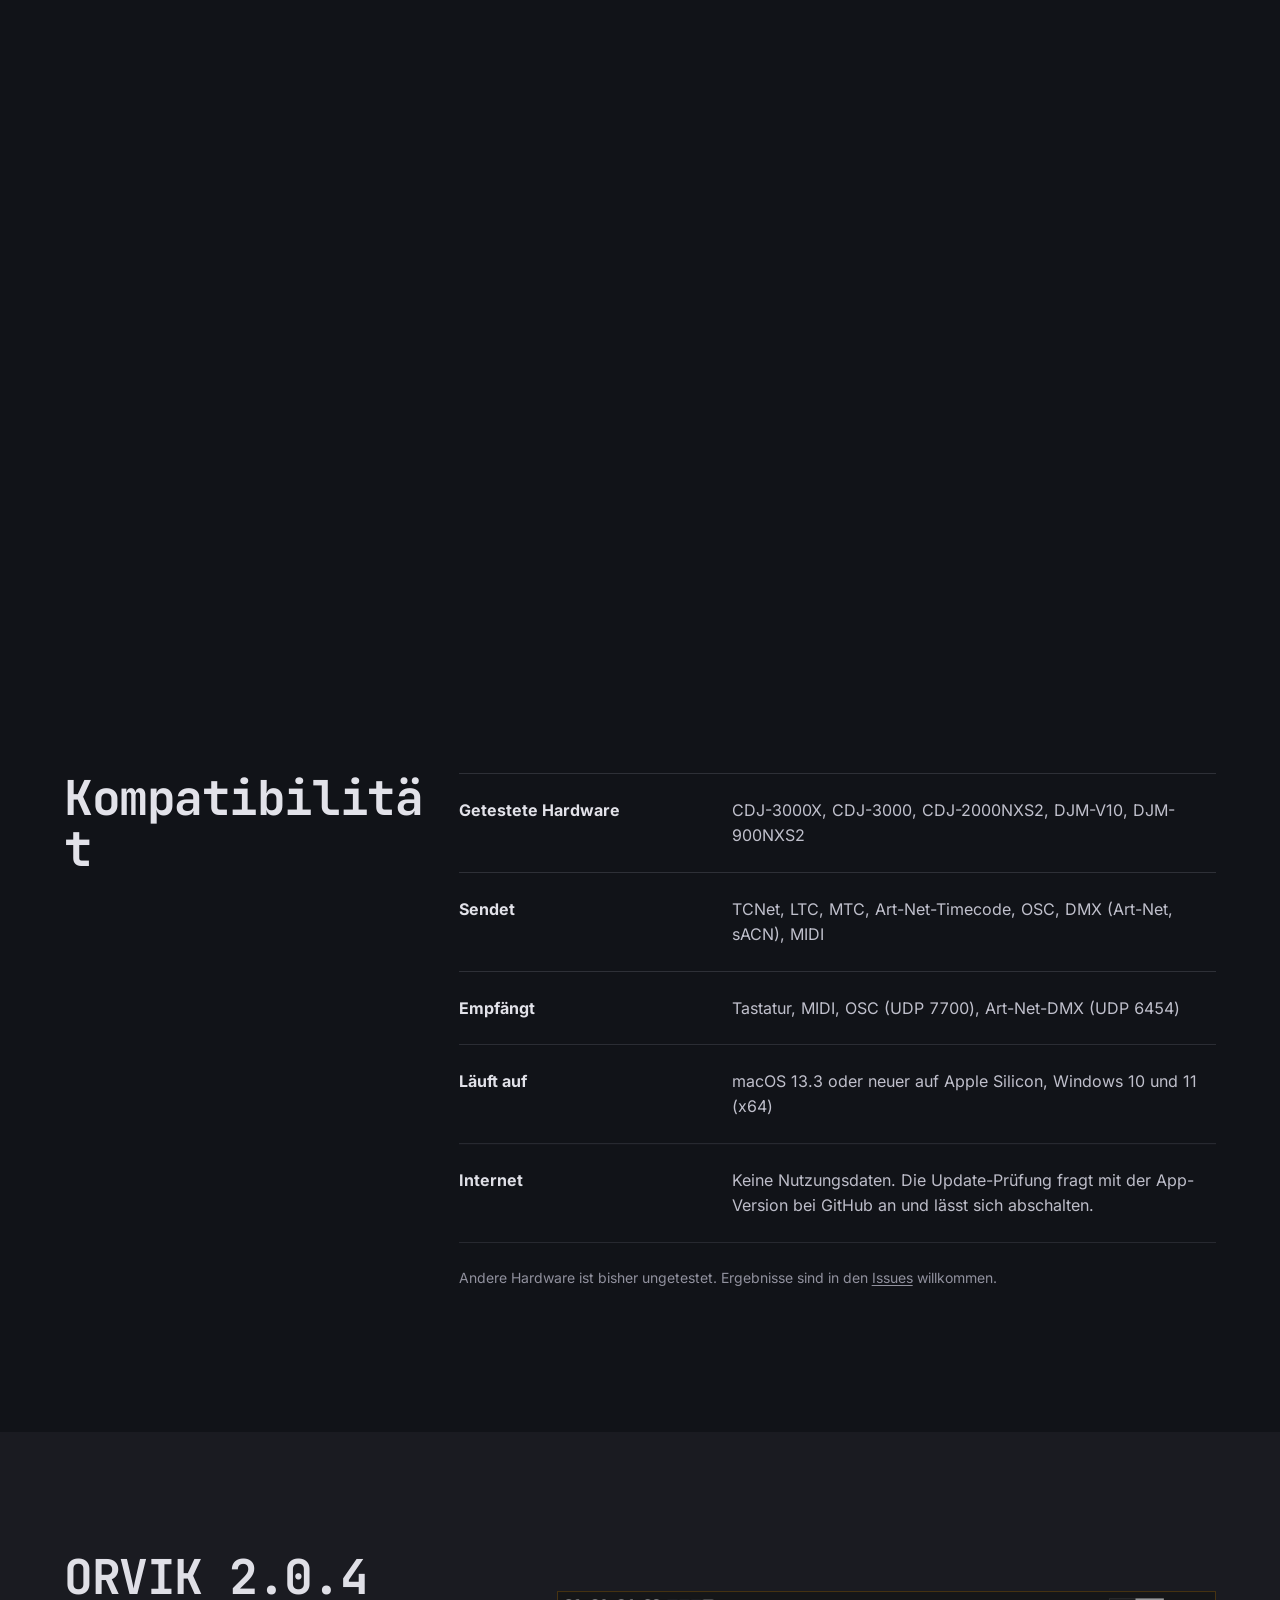
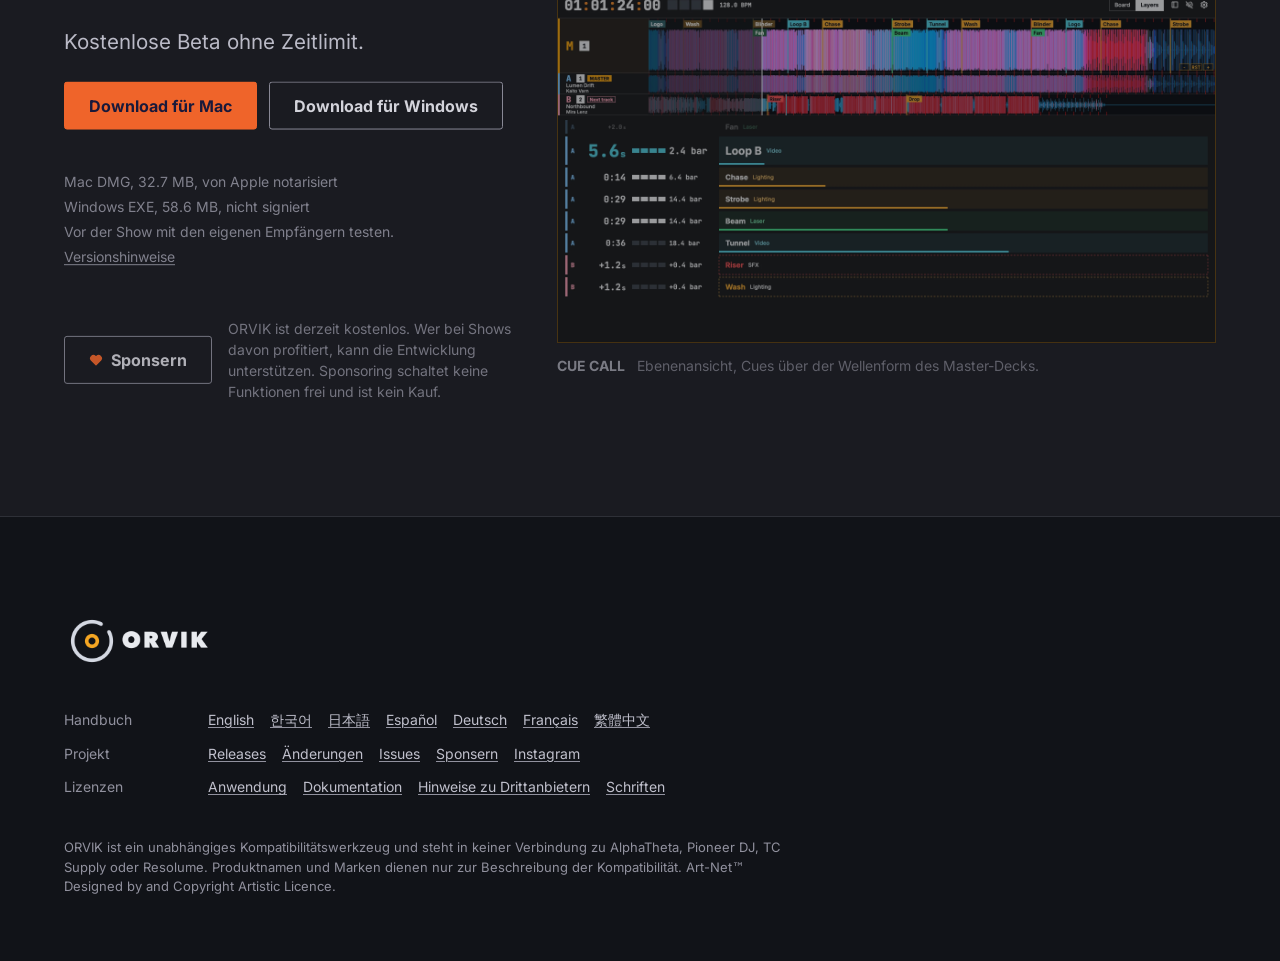
==== commit f5435b0a: "docs: 2.0.4 changelog, site download links and version The 2.0.4 sections in CHANGELOG.md and CHANGE" ====
--- a/docs/de/index.html
+++ b/docs/de/index.html
@@ -50,8 +50,8 @@
       <a href="#ch-cuecall" data-ch="5">Cue Call</a>
     </nav>
     <div class="bar-get">
-      <a class="btn btn-primary" data-asset="mac" href="https://github.com/Zesminseok/ORVIK/releases/download/v2.0.3/ORVIK-2.0.3-mac-arm64.dmg"><span class="bar-long">Download für&nbsp;</span>Mac</a>
-      <a class="btn btn-secondary" data-asset="win" href="https://github.com/Zesminseok/ORVIK/releases/download/v2.0.3/ORVIK-2.0.3-win-x64.exe"><span class="bar-long">Download für&nbsp;</span>Windows</a>
+      <a class="btn btn-primary" data-asset="mac" href="https://github.com/Zesminseok/ORVIK/releases/download/v2.0.4/ORVIK-2.0.4-mac-arm64.dmg"><span class="bar-long">Download für&nbsp;</span>Mac</a>
+      <a class="btn btn-secondary" data-asset="win" href="https://github.com/Zesminseok/ORVIK/releases/download/v2.0.4/ORVIK-2.0.4-win-x64.exe"><span class="bar-long">Download für&nbsp;</span>Windows</a>
     </div>
   </div>
   <div class="bar-line" aria-hidden="true"><span></span></div>
@@ -64,10 +64,10 @@
       <div class="banner-aside">
         <p class="lead">Sendet CDJ- und DJM-Daten als TCNet, SMPTE-Timecode, OSC, DMX und MIDI.</p>
         <div class="actions">
-          <a class="btn btn-primary" data-asset="mac" href="https://github.com/Zesminseok/ORVIK/releases/download/v2.0.3/ORVIK-2.0.3-mac-arm64.dmg">Download für Mac</a>
-          <a class="btn btn-secondary" data-asset="win" href="https://github.com/Zesminseok/ORVIK/releases/download/v2.0.3/ORVIK-2.0.3-win-x64.exe">Download für Windows</a>
-        </div>
-        <p class="meta">Version <span data-version>2.0.3</span>, kostenlose Beta. macOS 13.3 oder neuer auf Apple Silicon, Windows 10 und 11.</p>
+          <a class="btn btn-primary" data-asset="mac" href="https://github.com/Zesminseok/ORVIK/releases/download/v2.0.4/ORVIK-2.0.4-mac-arm64.dmg">Download für Mac</a>
+          <a class="btn btn-secondary" data-asset="win" href="https://github.com/Zesminseok/ORVIK/releases/download/v2.0.4/ORVIK-2.0.4-win-x64.exe">Download für Windows</a>
+        </div>
+        <p class="meta">Version <span data-version>2.0.4</span>, kostenlose Beta. macOS 13.3 oder neuer auf Apple Silicon, Windows 10 und 11.</p>
       </div>
     </div>
   </section>
@@ -156,13 +156,13 @@
   <section class="get" id="download" aria-labelledby="get-head">
     <div class="container split split-get">
       <div class="split-text">
-        <h2 id="get-head">ORVIK <span data-version>2.0.3</span></h2>
+        <h2 id="get-head">ORVIK <span data-version>2.0.4</span></h2>
         <p class="lead">Kostenlose Beta ohne Zeitlimit.</p>
         <div class="actions">
-          <a class="btn btn-primary" data-asset="mac" href="https://github.com/Zesminseok/ORVIK/releases/download/v2.0.3/ORVIK-2.0.3-mac-arm64.dmg">Download für Mac</a>
-          <a class="btn btn-secondary" data-asset="win" href="https://github.com/Zesminseok/ORVIK/releases/download/v2.0.3/ORVIK-2.0.3-win-x64.exe">Download für Windows</a>
-        </div>
-        <ul class="meta meta-lines"><li>Mac DMG, <span data-size="mac">32.3 MB</span>, von Apple notarisiert</li><li>Windows EXE, <span data-size="win">57.4 MB</span>, nicht signiert</li><li>Vor der Show mit den eigenen Empfängern testen.</li><li><a data-notes href="https://github.com/Zesminseok/ORVIK/releases/tag/v2.0.3">Versionshinweise</a></li></ul>
+          <a class="btn btn-primary" data-asset="mac" href="https://github.com/Zesminseok/ORVIK/releases/download/v2.0.4/ORVIK-2.0.4-mac-arm64.dmg">Download für Mac</a>
+          <a class="btn btn-secondary" data-asset="win" href="https://github.com/Zesminseok/ORVIK/releases/download/v2.0.4/ORVIK-2.0.4-win-x64.exe">Download für Windows</a>
+        </div>
+        <ul class="meta meta-lines"><li>Mac DMG, <span data-size="mac">32.7 MB</span>, von Apple notarisiert</li><li>Windows EXE, <span data-size="win">58.6 MB</span>, nicht signiert</li><li>Vor der Show mit den eigenen Empfängern testen.</li><li><a data-notes href="https://github.com/Zesminseok/ORVIK/releases/tag/v2.0.4">Versionshinweise</a></li></ul>
         <div class="support"><a class="btn btn-secondary" href="https://github.com/sponsors/zesminseok"><svg class="heart" viewBox="0 0 16 16" width="14" height="14" aria-hidden="true"><path d="M8 13.6 2.6 8.3a3.2 3.2 0 0 1 4.5-4.5L8 4.7l.9-.9a3.2 3.2 0 0 1 4.5 4.5z" fill="currentColor" stroke="currentColor" stroke-width="1.5" stroke-linejoin="round"/></svg>Sponsern</a><p class="meta">ORVIK ist derzeit kostenlos. Wer bei Shows davon profitiert, kann die Entwicklung unterstützen. Sponsoring schaltet keine Funktionen frei und ist kein Kauf.</p></div>
       </div>
       <figure class="plate split-visual" data-kind="product">
